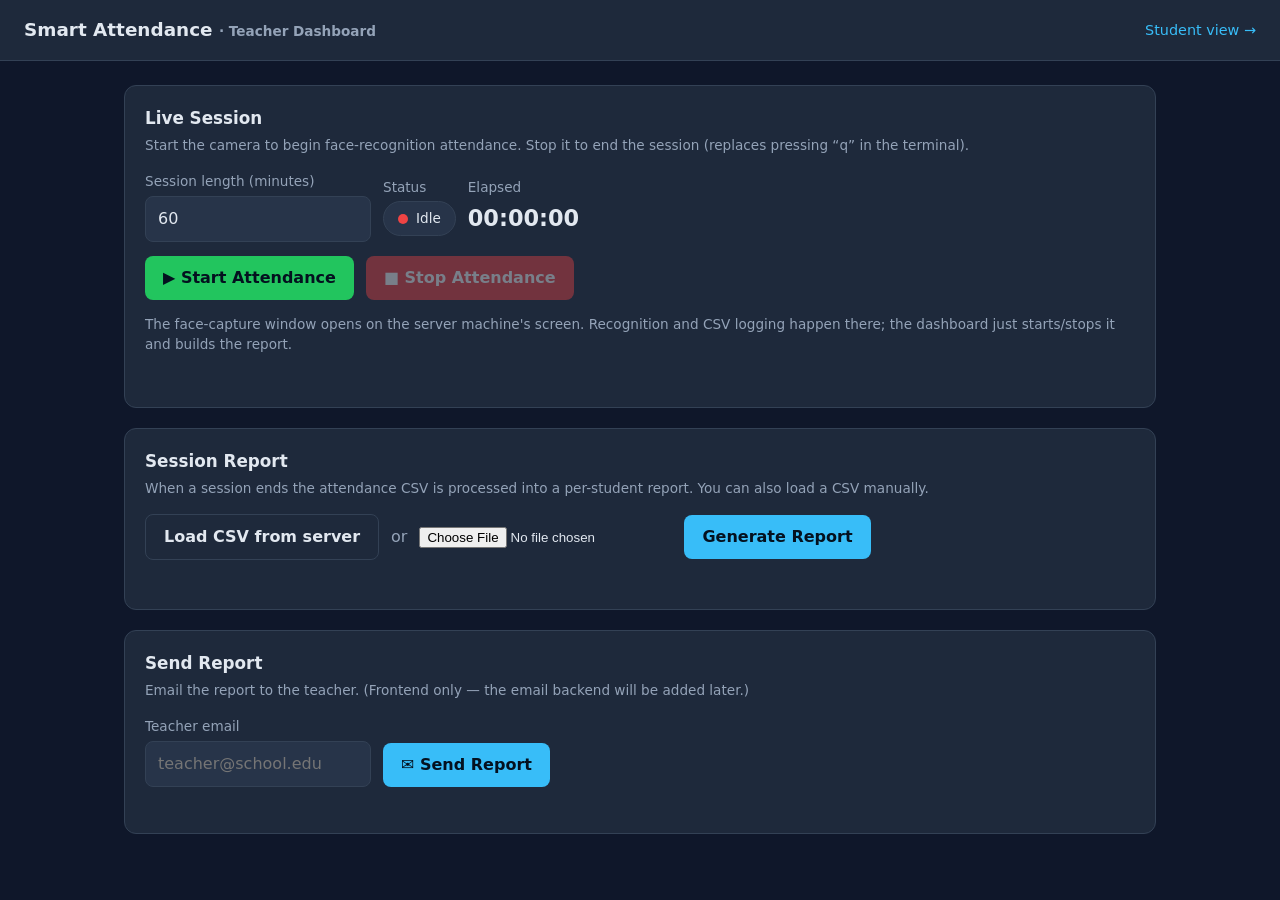
==== frontend/teacher/index.html @ c2b4deeb "frontend created for teachers work and students view" ====
<!DOCTYPE html>
<html lang="en">
<head>
  <meta charset="UTF-8" />
  <meta name="viewport" content="width=device-width, initial-scale=1.0" />
  <title>Teacher Dashboard · Smart Attendance</title>
  <link rel="stylesheet" href="../shared/styles.css" />
</head>
<body>
  <header class="topbar">
    <div>
      <h1>Smart Attendance <span class="role">· Teacher Dashboard</span></h1>
    </div>
    <nav>
      <a href="../student/index.html">Student view →</a>
    </nav>
  </header>

  <main class="container">

    <!-- A. Camera Stream & Controls -->
    <section class="card">
      <h2>Live Session</h2>
      <p class="hint">Start the camera to begin face-recognition attendance. Stop it to end the session (replaces pressing “q” in the terminal).</p>

      <div class="row" style="margin-bottom:14px;">
        <div>
          <label for="sessionMinutes">Session length (minutes)</label>
          <input type="number" id="sessionMinutes" value="60" min="1" />
        </div>
        <div>
          <label>Status</label>
          <span class="status-pill"><span class="dot off" id="statusDot"></span><span id="statusText">Idle</span></span>
        </div>
        <div>
          <label>Elapsed</label>
          <div class="timer" id="timer">00:00:00</div>
        </div>
      </div>

      <div class="row">
        <button class="start" id="startBtn">▶ Start Attendance</button>
        <button class="stop" id="stopBtn" disabled>■ Stop Attendance</button>
      </div>

      <p class="hint" style="margin-top:14px;">The face-capture window opens on the server machine's screen. Recognition and CSV logging happen there; the dashboard just starts/stops it and builds the report.</p>
      <div class="toast" id="camToast"></div>
    </section>

    <!-- B. Session Report Generation -->
    <section class="card">
      <h2>Session Report</h2>
      <p class="hint">When a session ends the attendance CSV is processed into a per-student report. You can also load a CSV manually.</p>

      <div class="row" style="margin-bottom:12px;">
        <button class="ghost" id="fetchCsvBtn">Load CSV from server</button>
        <span class="muted">or</span>
        <input type="file" id="csvFile" accept=".csv,text/csv" />
        <button id="generateBtn">Generate Report</button>
      </div>

      <div id="reportArea" style="display:none;">
        <table id="reportTable">
          <thead>
            <tr>
              <th>Reg No</th>
              <th>Enter Time</th>
              <th>Leave Time</th>
              <th>Total Duration</th>
              <th>Mark</th>
            </tr>
          </thead>
          <tbody></tbody>
        </table>
        <div class="row" style="margin-top:16px;">
          <button id="downloadBtn">⬇ Download Report (CSV)</button>
          <button class="ghost" id="publishBtn">Publish to Student View</button>
          <span class="muted" id="reportMeta"></span>
        </div>
      </div>
      <div class="toast" id="reportToast"></div>
    </section>

    <!-- C. Report Delivery (Email Mockup) -->
    <section class="card">
      <h2>Send Report</h2>
      <p class="hint">Email the report to the teacher. (Frontend only — the email backend will be added later.)</p>
      <div class="row">
        <div>
          <label for="teacherEmail">Teacher email</label>
          <input type="email" id="teacherEmail" placeholder="teacher@school.edu" />
        </div>
        <button id="sendBtn" style="align-self:flex-end;">✉ Send Report</button>
      </div>
      <div class="toast" id="emailToast"></div>
    </section>

  </main>

  <script src="../shared/api.js"></script>
  <script src="../shared/report.js"></script>
  <script src="teacher.js"></script>
</body>
</html>
---- frontend/shared/styles.css ----
/* Shared styling for the Smart Attendance frontend (teacher + student). */
:root {
  --bg: #0f172a;
  --panel: #1e293b;
  --panel-2: #273449;
  --text: #e2e8f0;
  --muted: #94a3b8;
  --accent: #38bdf8;
  --green: #22c55e;
  --red: #ef4444;
  --amber: #f59e0b;
  --border: #334155;
  --radius: 12px;
}

* { box-sizing: border-box; }

body {
  margin: 0;
  font-family: system-ui, -apple-system, "Segoe UI", Roboto, sans-serif;
  background: var(--bg);
  color: var(--text);
  line-height: 1.5;
}

.topbar {
  display: flex;
  align-items: center;
  justify-content: space-between;
  padding: 16px 24px;
  background: var(--panel);
  border-bottom: 1px solid var(--border);
}
.topbar h1 { font-size: 1.15rem; margin: 0; }
.topbar .role { color: var(--muted); font-size: 0.85rem; }
.topbar nav a { color: var(--accent); text-decoration: none; margin-left: 16px; font-size: 0.9rem; }

.container { max-width: 1080px; margin: 0 auto; padding: 24px; }

.card {
  background: var(--panel);
  border: 1px solid var(--border);
  border-radius: var(--radius);
  padding: 20px;
  margin-bottom: 20px;
}
.card h2 { margin: 0 0 4px; font-size: 1.05rem; }
.card .hint { color: var(--muted); font-size: 0.85rem; margin: 0 0 16px; }

.row { display: flex; gap: 12px; flex-wrap: wrap; align-items: center; }

button {
  font: inherit;
  border: none;
  border-radius: 8px;
  padding: 10px 18px;
  cursor: pointer;
  color: #04111f;
  background: var(--accent);
  font-weight: 600;
  transition: opacity 0.15s, transform 0.05s;
}
button:hover { opacity: 0.9; }
button:active { transform: translateY(1px); }
button:disabled { opacity: 0.4; cursor: not-allowed; }
button.start { background: var(--green); }
button.stop { background: var(--red); color: #fff; }
button.ghost { background: transparent; color: var(--text); border: 1px solid var(--border); }

input[type="text"], input[type="email"], input[type="number"] {
  font: inherit;
  background: var(--panel-2);
  color: var(--text);
  border: 1px solid var(--border);
  border-radius: 8px;
  padding: 10px 12px;
  min-width: 220px;
}
label { font-size: 0.85rem; color: var(--muted); display: block; margin-bottom: 4px; }

.status-pill {
  display: inline-flex;
  align-items: center;
  gap: 8px;
  padding: 6px 14px;
  border-radius: 999px;
  font-size: 0.85rem;
  background: var(--panel-2);
  border: 1px solid var(--border);
}
.dot { width: 10px; height: 10px; border-radius: 50%; background: var(--muted); }
.dot.live { background: var(--green); box-shadow: 0 0 0 4px rgba(34,197,94,0.2); }
.dot.off { background: var(--red); }

.preview {
  width: 100%;
  max-width: 480px;
  aspect-ratio: 4 / 3;
  background: #000;
  border-radius: 8px;
  border: 1px solid var(--border);
  object-fit: contain;
  margin-top: 12px;
}

table { width: 100%; border-collapse: collapse; margin-top: 12px; font-size: 0.9rem; }
th, td { text-align: left; padding: 10px 12px; border-bottom: 1px solid var(--border); }
th { color: var(--muted); font-weight: 600; }
tr:hover td { background: var(--panel-2); }

.badge { padding: 3px 10px; border-radius: 999px; font-size: 0.8rem; font-weight: 600; }
.badge.full { background: rgba(34,197,94,0.15); color: var(--green); }
.badge.partial { background: rgba(245,158,11,0.15); color: var(--amber); }

.toast { color: var(--muted); font-size: 0.85rem; margin-top: 10px; min-height: 1.2em; }
.toast.ok { color: var(--green); }
.toast.err { color: var(--red); }

.muted { color: var(--muted); }
.timer { font-variant-numeric: tabular-nums; font-size: 1.4rem; font-weight: 700; }
.grid-2 { display: grid; grid-template-columns: 1fr 1fr; gap: 20px; }
@media (max-width: 760px) { .grid-2 { grid-template-columns: 1fr; } }
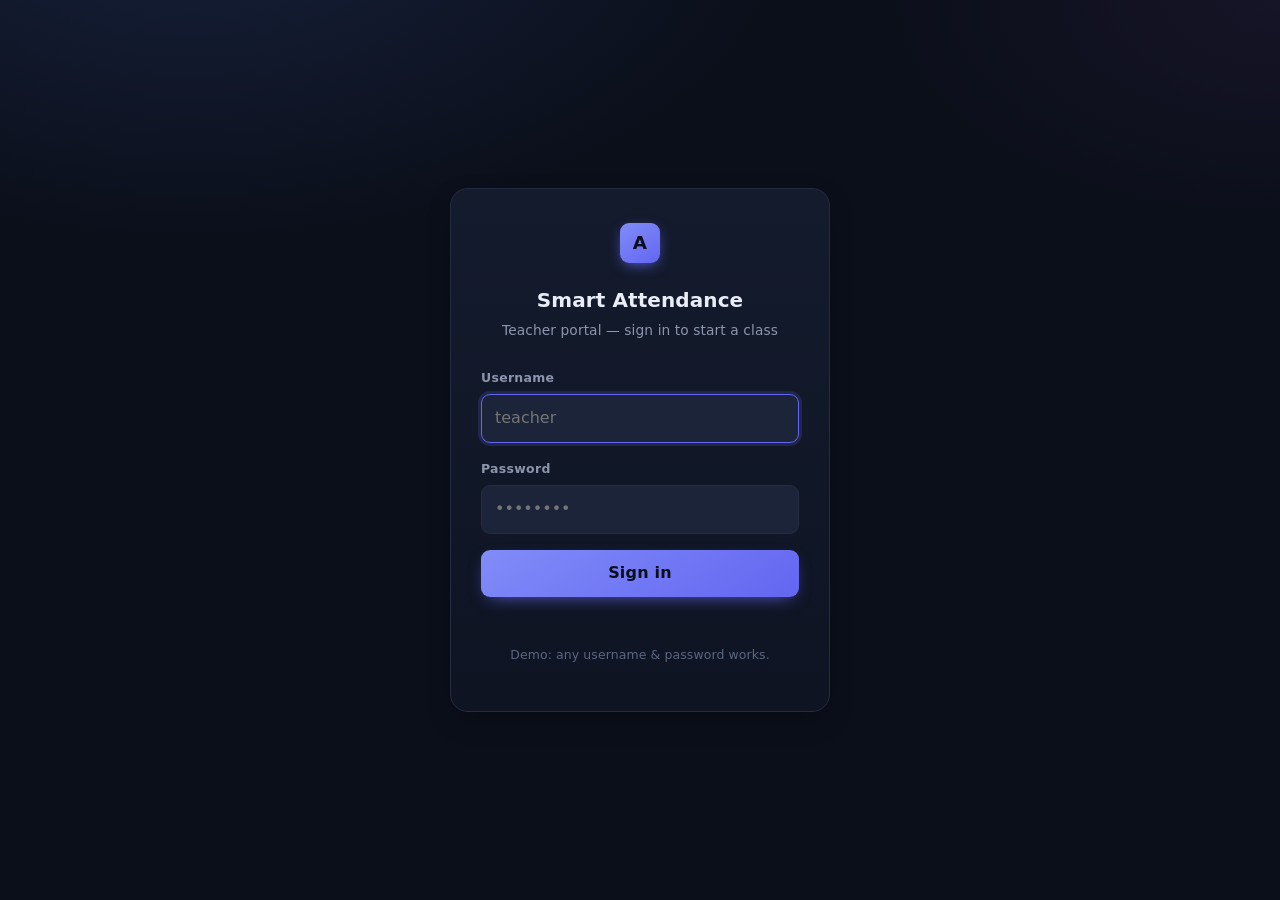
==== commit 7b856510: "camera working after code update" ====
--- a/frontend/teacher/index.html
+++ b/frontend/teacher/index.html
@@ -3,100 +3,98 @@
 <head>
   <meta charset="UTF-8" />
   <meta name="viewport" content="width=device-width, initial-scale=1.0" />
-  <title>Teacher Dashboard · Smart Attendance</title>
+  <title>Dashboard · Smart Attendance</title>
   <link rel="stylesheet" href="../shared/styles.css" />
 </head>
 <body>
   <header class="topbar">
-    <div>
-      <h1>Smart Attendance <span class="role">· Teacher Dashboard</span></h1>
+    <div class="brand">
+      <span class="mark">A</span>
+      <div>
+        <h1>Smart Attendance</h1>
+        <span class="role">Teacher Dashboard</span>
+      </div>
     </div>
     <nav>
+      <span class="who" id="who"></span>
       <a href="../student/index.html">Student view →</a>
+      <a href="#" id="logoutLink">Sign out</a>
     </nav>
   </header>
 
   <main class="container">
+    <div class="page-head">
+      <h2>Run a class session</h2>
+      <p>Pick a course and room, start the session, then save the attendance report when class ends.</p>
+    </div>
 
-    <!-- A. Camera Stream & Controls -->
+    <!-- Step 1 + 2: Class setup & live session -->
     <section class="card">
-      <h2>Live Session</h2>
-      <p class="hint">Start the camera to begin face-recognition attendance. Stop it to end the session (replaces pressing “q” in the terminal).</p>
+      <p class="eyebrow">Class setup</p>
+      <div class="row" style="margin-bottom: 22px;">
+        <div class="field">
+          <label for="course">Course</label>
+          <select id="course">
+            <option value="" disabled selected>Select course</option>
+          </select>
+        </div>
+        <div class="field">
+          <label for="room">Room number</label>
+          <select id="room">
+            <option value="" disabled selected>Select room</option>
+          </select>
+        </div>
+      </div>
 
-      <div class="row" style="margin-bottom:14px;">
-        <div>
-          <label for="sessionMinutes">Session length (minutes)</label>
-          <input type="number" id="sessionMinutes" value="60" min="1" />
-        </div>
-        <div>
+      <div class="session-grid">
+        <div class="stat">
           <label>Status</label>
           <span class="status-pill"><span class="dot off" id="statusDot"></span><span id="statusText">Idle</span></span>
         </div>
-        <div>
+        <div class="stat">
           <label>Elapsed</label>
           <div class="timer" id="timer">00:00:00</div>
+        </div>
+        <div class="stat">
+          <label>Class</label>
+          <div class="val muted" id="classLabel">—</div>
         </div>
       </div>
 
       <div class="row">
-        <button class="start" id="startBtn">▶ Start Attendance</button>
-        <button class="stop" id="stopBtn" disabled>■ Stop Attendance</button>
+        <button class="start" id="startBtn" disabled>▶ Start Class</button>
+        <button class="stop" id="stopBtn" disabled>■ End Class</button>
       </div>
-
-      <p class="hint" style="margin-top:14px;">The face-capture window opens on the server machine's screen. Recognition and CSV logging happen there; the dashboard just starts/stops it and builds the report.</p>
+      <p class="hint" style="margin-top:16px;">The face-capture window opens on the server machine. Recognition and CSV logging run there; this dashboard starts/stops it and builds the report.</p>
       <div class="toast" id="camToast"></div>
     </section>
 
-    <!-- B. Session Report Generation -->
+    <!-- Step 3: Save & report -->
     <section class="card">
-      <h2>Session Report</h2>
-      <p class="hint">When a session ends the attendance CSV is processed into a per-student report. You can also load a CSV manually.</p>
+      <p class="eyebrow">Session report</p>
+      <p class="hint">When class ends, aggregate the raw detections into one entry per student (first &amp; last seen) and save the session.</p>
 
-      <div class="row" style="margin-bottom:12px;">
-        <button class="ghost" id="fetchCsvBtn">Load CSV from server</button>
-        <span class="muted">or</span>
-        <input type="file" id="csvFile" accept=".csv,text/csv" />
-        <button id="generateBtn">Generate Report</button>
+      <div class="row" style="margin-bottom: 8px;">
+        <button id="saveBtn" disabled>💾 Save Attendance</button>
+        <button class="ghost" id="loadCsvBtn">Load latest CSV</button>
+        <button class="ghost" id="downloadBtn" disabled>⬇ Download JSON</button>
+        <span class="muted" id="reportMeta"></span>
       </div>
 
       <div id="reportArea" style="display:none;">
         <table id="reportTable">
           <thead>
-            <tr>
-              <th>Reg No</th>
-              <th>Enter Time</th>
-              <th>Leave Time</th>
-              <th>Total Duration</th>
-              <th>Mark</th>
-            </tr>
+            <tr><th>Reg No</th><th>Date</th><th>Start Time</th><th>End Time</th></tr>
           </thead>
           <tbody></tbody>
         </table>
-        <div class="row" style="margin-top:16px;">
-          <button id="downloadBtn">⬇ Download Report (CSV)</button>
-          <button class="ghost" id="publishBtn">Publish to Student View</button>
-          <span class="muted" id="reportMeta"></span>
-        </div>
       </div>
+      <div class="empty" id="reportEmpty">No session report yet.</div>
       <div class="toast" id="reportToast"></div>
     </section>
-
-    <!-- C. Report Delivery (Email Mockup) -->
-    <section class="card">
-      <h2>Send Report</h2>
-      <p class="hint">Email the report to the teacher. (Frontend only — the email backend will be added later.)</p>
-      <div class="row">
-        <div>
-          <label for="teacherEmail">Teacher email</label>
-          <input type="email" id="teacherEmail" placeholder="teacher@school.edu" />
-        </div>
-        <button id="sendBtn" style="align-self:flex-end;">✉ Send Report</button>
-      </div>
-      <div class="toast" id="emailToast"></div>
-    </section>
-
   </main>
 
+  <script src="../shared/auth.js"></script>
   <script src="../shared/api.js"></script>
   <script src="../shared/report.js"></script>
   <script src="teacher.js"></script>
--- a/frontend/shared/styles.css
+++ b/frontend/shared/styles.css
@@ -1,122 +1,210 @@
-/* Shared styling for the Smart Attendance frontend (teacher + student). */
+/* Smart Attendance — shared design system (minimal, classy).
+   Dark, restrained palette with a single indigo accent and generous space.
+   Class names are kept stable so the student page keeps working. */
 :root {
-  --bg: #0f172a;
-  --panel: #1e293b;
-  --panel-2: #273449;
-  --text: #e2e8f0;
-  --muted: #94a3b8;
-  --accent: #38bdf8;
-  --green: #22c55e;
-  --red: #ef4444;
-  --amber: #f59e0b;
-  --border: #334155;
-  --radius: 12px;
+  --bg: #0b0f1a;
+  --bg-soft: #0e1422;
+  --panel: #141b2d;
+  --panel-2: #1b2438;
+  --text: #e8edf7;
+  --muted: #8b96ad;
+  --faint: #5b6680;
+  --accent: #818cf8;
+  --accent-strong: #6366f1;
+  --green: #34d399;
+  --red: #f87171;
+  --amber: #fbbf24;
+  --border: #232c42;
+  --border-soft: #1a2236;
+  --radius: 14px;
+  --radius-sm: 9px;
+  --shadow: 0 10px 30px -12px rgba(0, 0, 0, 0.6);
 }
 
 * { box-sizing: border-box; }
+
+html, body { height: 100%; }
 
 body {
   margin: 0;
-  font-family: system-ui, -apple-system, "Segoe UI", Roboto, sans-serif;
-  background: var(--bg);
+  font-family: "Inter", system-ui, -apple-system, "Segoe UI", Roboto, sans-serif;
+  background:
+    radial-gradient(1100px 600px at 15% -10%, #16203a 0%, transparent 55%),
+    radial-gradient(900px 500px at 100% 0%, #161427 0%, transparent 45%),
+    var(--bg);
   color: var(--text);
-  line-height: 1.5;
-}
-
+  line-height: 1.55;
+  -webkit-font-smoothing: antialiased;
+  letter-spacing: 0.1px;
+}
+
+/* ---------- Top bar ---------- */
 .topbar {
   display: flex;
   align-items: center;
   justify-content: space-between;
-  padding: 16px 24px;
-  background: var(--panel);
-  border-bottom: 1px solid var(--border);
-}
-.topbar h1 { font-size: 1.15rem; margin: 0; }
-.topbar .role { color: var(--muted); font-size: 0.85rem; }
-.topbar nav a { color: var(--accent); text-decoration: none; margin-left: 16px; font-size: 0.9rem; }
-
-.container { max-width: 1080px; margin: 0 auto; padding: 24px; }
-
+  padding: 16px 28px;
+  background: rgba(15, 20, 34, 0.7);
+  backdrop-filter: blur(10px);
+  border-bottom: 1px solid var(--border-soft);
+  position: sticky;
+  top: 0;
+  z-index: 10;
+}
+.brand { display: flex; align-items: center; gap: 12px; }
+.brand .mark {
+  width: 32px; height: 32px; border-radius: 9px;
+  display: grid; place-items: center;
+  background: linear-gradient(145deg, var(--accent), var(--accent-strong));
+  color: #0b0f1a; font-weight: 800; font-size: 1rem;
+  box-shadow: 0 4px 14px -4px var(--accent-strong);
+}
+.topbar h1 { font-size: 1.05rem; margin: 0; font-weight: 650; letter-spacing: 0.2px; }
+.topbar .role { color: var(--muted); font-size: 0.82rem; font-weight: 400; }
+.topbar nav { display: flex; align-items: center; gap: 18px; }
+.topbar nav a { color: var(--accent); text-decoration: none; font-size: 0.88rem; font-weight: 500; }
+.topbar nav a:hover { color: var(--text); }
+.who { color: var(--muted); font-size: 0.85rem; }
+
+.container { max-width: 1060px; margin: 0 auto; padding: 32px 24px 60px; }
+.page-head { margin: 4px 0 24px; }
+.page-head h2 { margin: 0; font-size: 1.4rem; font-weight: 680; letter-spacing: 0.2px; }
+.page-head p { margin: 6px 0 0; color: var(--muted); font-size: 0.9rem; }
+
+/* ---------- Cards ---------- */
 .card {
-  background: var(--panel);
+  background: linear-gradient(180deg, var(--panel), var(--bg-soft));
   border: 1px solid var(--border);
   border-radius: var(--radius);
-  padding: 20px;
-  margin-bottom: 20px;
-}
-.card h2 { margin: 0 0 4px; font-size: 1.05rem; }
-.card .hint { color: var(--muted); font-size: 0.85rem; margin: 0 0 16px; }
-
-.row { display: flex; gap: 12px; flex-wrap: wrap; align-items: center; }
-
-button {
+  padding: 24px;
+  margin-bottom: 22px;
+  box-shadow: var(--shadow);
+}
+.card h2 { margin: 0 0 4px; font-size: 1.02rem; font-weight: 640; }
+.card .hint { color: var(--muted); font-size: 0.85rem; margin: 0 0 18px; }
+.card .eyebrow {
+  text-transform: uppercase; letter-spacing: 1.4px; font-size: 0.7rem;
+  color: var(--faint); font-weight: 700; margin: 0 0 14px;
+}
+
+.row { display: flex; gap: 14px; flex-wrap: wrap; align-items: flex-end; }
+.spread { justify-content: space-between; }
+
+/* ---------- Buttons ---------- */
+button, .btn {
   font: inherit;
   border: none;
-  border-radius: 8px;
-  padding: 10px 18px;
+  border-radius: var(--radius-sm);
+  padding: 11px 20px;
   cursor: pointer;
-  color: #04111f;
-  background: var(--accent);
-  font-weight: 600;
-  transition: opacity 0.15s, transform 0.05s;
-}
-button:hover { opacity: 0.9; }
-button:active { transform: translateY(1px); }
-button:disabled { opacity: 0.4; cursor: not-allowed; }
-button.start { background: var(--green); }
-button.stop { background: var(--red); color: #fff; }
-button.ghost { background: transparent; color: var(--text); border: 1px solid var(--border); }
-
-input[type="text"], input[type="email"], input[type="number"] {
+  color: #0b0f1a;
+  background: linear-gradient(145deg, var(--accent), var(--accent-strong));
+  font-weight: 620;
+  letter-spacing: 0.2px;
+  transition: filter 0.15s, transform 0.05s, opacity 0.15s, box-shadow 0.15s;
+  box-shadow: 0 6px 18px -8px var(--accent-strong);
+}
+button:hover, .btn:hover { filter: brightness(1.08); }
+button:active, .btn:active { transform: translateY(1px); }
+button:disabled, .btn:disabled {
+  opacity: 0.35; cursor: not-allowed; box-shadow: none; filter: none;
+}
+button.start { background: linear-gradient(145deg, #4ade80, #22c55e); box-shadow: 0 6px 18px -8px #16a34a; }
+button.stop { background: linear-gradient(145deg, #fb7185, #ef4444); color: #fff; box-shadow: 0 6px 18px -8px #b91c1c; }
+button.ghost {
+  background: transparent; color: var(--text);
+  border: 1px solid var(--border); box-shadow: none; font-weight: 550;
+}
+button.ghost:hover { background: var(--panel-2); filter: none; }
+.btn-block { width: 100%; justify-content: center; display: flex; }
+
+/* ---------- Inputs & selects ---------- */
+.field { display: flex; flex-direction: column; gap: 7px; }
+label { font-size: 0.78rem; color: var(--muted); font-weight: 550; letter-spacing: 0.3px; }
+input[type="text"], input[type="email"], input[type="password"], input[type="number"], select {
   font: inherit;
   background: var(--panel-2);
   color: var(--text);
   border: 1px solid var(--border);
-  border-radius: 8px;
-  padding: 10px 12px;
+  border-radius: var(--radius-sm);
+  padding: 11px 13px;
   min-width: 220px;
-}
-label { font-size: 0.85rem; color: var(--muted); display: block; margin-bottom: 4px; }
-
+  transition: border-color 0.15s, box-shadow 0.15s;
+}
+input:focus, select:focus {
+  outline: none;
+  border-color: var(--accent-strong);
+  box-shadow: 0 0 0 3px rgba(99, 102, 241, 0.18);
+}
+select {
+  appearance: none;
+  background-image: url("data:image/svg+xml;utf8,<svg xmlns='http://www.w3.org/2000/svg' width='14' height='14' viewBox='0 0 24 24' fill='none' stroke='%238b96ad' stroke-width='2.4'><path d='M6 9l6 6 6-6'/></svg>");
+  background-repeat: no-repeat;
+  background-position: right 12px center;
+  padding-right: 34px;
+}
+
+/* ---------- Status pill / timer ---------- */
 .status-pill {
-  display: inline-flex;
-  align-items: center;
-  gap: 8px;
-  padding: 6px 14px;
-  border-radius: 999px;
-  font-size: 0.85rem;
-  background: var(--panel-2);
-  border: 1px solid var(--border);
-}
-.dot { width: 10px; height: 10px; border-radius: 50%; background: var(--muted); }
-.dot.live { background: var(--green); box-shadow: 0 0 0 4px rgba(34,197,94,0.2); }
+  display: inline-flex; align-items: center; gap: 9px;
+  padding: 7px 15px; border-radius: 999px; font-size: 0.84rem; font-weight: 550;
+  background: var(--panel-2); border: 1px solid var(--border);
+}
+.dot { width: 9px; height: 9px; border-radius: 50%; background: var(--faint); }
+.dot.live { background: var(--green); box-shadow: 0 0 0 4px rgba(52, 211, 153, 0.18); animation: pulse 2s infinite; }
 .dot.off { background: var(--red); }
-
-.preview {
-  width: 100%;
-  max-width: 480px;
-  aspect-ratio: 4 / 3;
-  background: #000;
-  border-radius: 8px;
-  border: 1px solid var(--border);
-  object-fit: contain;
-  margin-top: 12px;
-}
-
-table { width: 100%; border-collapse: collapse; margin-top: 12px; font-size: 0.9rem; }
-th, td { text-align: left; padding: 10px 12px; border-bottom: 1px solid var(--border); }
-th { color: var(--muted); font-weight: 600; }
-tr:hover td { background: var(--panel-2); }
-
-.badge { padding: 3px 10px; border-radius: 999px; font-size: 0.8rem; font-weight: 600; }
-.badge.full { background: rgba(34,197,94,0.15); color: var(--green); }
-.badge.partial { background: rgba(245,158,11,0.15); color: var(--amber); }
-
-.toast { color: var(--muted); font-size: 0.85rem; margin-top: 10px; min-height: 1.2em; }
+@keyframes pulse { 0%,100% { box-shadow: 0 0 0 4px rgba(52,211,153,0.18);} 50% { box-shadow: 0 0 0 7px rgba(52,211,153,0.05);} }
+.timer { font-variant-numeric: tabular-nums; font-size: 1.45rem; font-weight: 720; }
+
+/* ---------- Session control layout ---------- */
+.session-grid {
+  display: grid; grid-template-columns: repeat(3, auto); gap: 28px;
+  align-items: center; margin-bottom: 22px;
+}
+.stat label { display: block; margin-bottom: 5px; }
+.stat .val { font-size: 1.05rem; font-weight: 620; }
+@media (max-width: 620px) { .session-grid { grid-template-columns: 1fr 1fr; gap: 18px; } }
+
+/* ---------- Table ---------- */
+table { width: 100%; border-collapse: collapse; margin-top: 6px; font-size: 0.9rem; }
+th, td { text-align: left; padding: 12px 14px; border-bottom: 1px solid var(--border-soft); }
+th { color: var(--faint); font-weight: 600; font-size: 0.74rem; text-transform: uppercase; letter-spacing: 0.8px; }
+tbody tr { transition: background 0.12s; }
+tbody tr:hover td { background: var(--panel-2); }
+td .reg { font-variant-numeric: tabular-nums; font-weight: 550; }
+
+.badge { padding: 3px 11px; border-radius: 999px; font-size: 0.78rem; font-weight: 620; }
+.badge.full { background: rgba(52, 211, 153, 0.14); color: var(--green); }
+.badge.partial { background: rgba(251, 191, 36, 0.14); color: var(--amber); }
+
+/* ---------- Toast ---------- */
+.toast { color: var(--muted); font-size: 0.85rem; margin-top: 14px; min-height: 1.2em; }
 .toast.ok { color: var(--green); }
 .toast.err { color: var(--red); }
-
 .muted { color: var(--muted); }
-.timer { font-variant-numeric: tabular-nums; font-size: 1.4rem; font-weight: 700; }
+
+/* ---------- Empty state ---------- */
+.empty { text-align: center; color: var(--faint); padding: 30px 10px; font-size: 0.9rem; }
+
+/* ---------- Grids ---------- */
 .grid-2 { display: grid; grid-template-columns: 1fr 1fr; gap: 20px; }
 @media (max-width: 760px) { .grid-2 { grid-template-columns: 1fr; } }
+
+/* ---------- Login ---------- */
+.auth-wrap { min-height: 100vh; display: grid; place-items: center; padding: 24px; }
+.auth-card {
+  width: 100%; max-width: 380px;
+  background: linear-gradient(180deg, var(--panel), var(--bg-soft));
+  border: 1px solid var(--border);
+  border-radius: 18px;
+  padding: 34px 30px;
+  box-shadow: var(--shadow);
+}
+.auth-card .brand { justify-content: center; margin-bottom: 22px; }
+.auth-card .brand .mark { width: 40px; height: 40px; font-size: 1.15rem; }
+.auth-card h1 { text-align: center; font-size: 1.25rem; margin: 0 0 4px; font-weight: 680; }
+.auth-card .sub { text-align: center; color: var(--muted); font-size: 0.86rem; margin: 0 0 26px; }
+.auth-card .field { margin-bottom: 16px; }
+.auth-card input { width: 100%; min-width: 0; }
+.auth-card button { margin-top: 6px; }
+.auth-hint { text-align: center; color: var(--faint); font-size: 0.78rem; margin-top: 18px; }
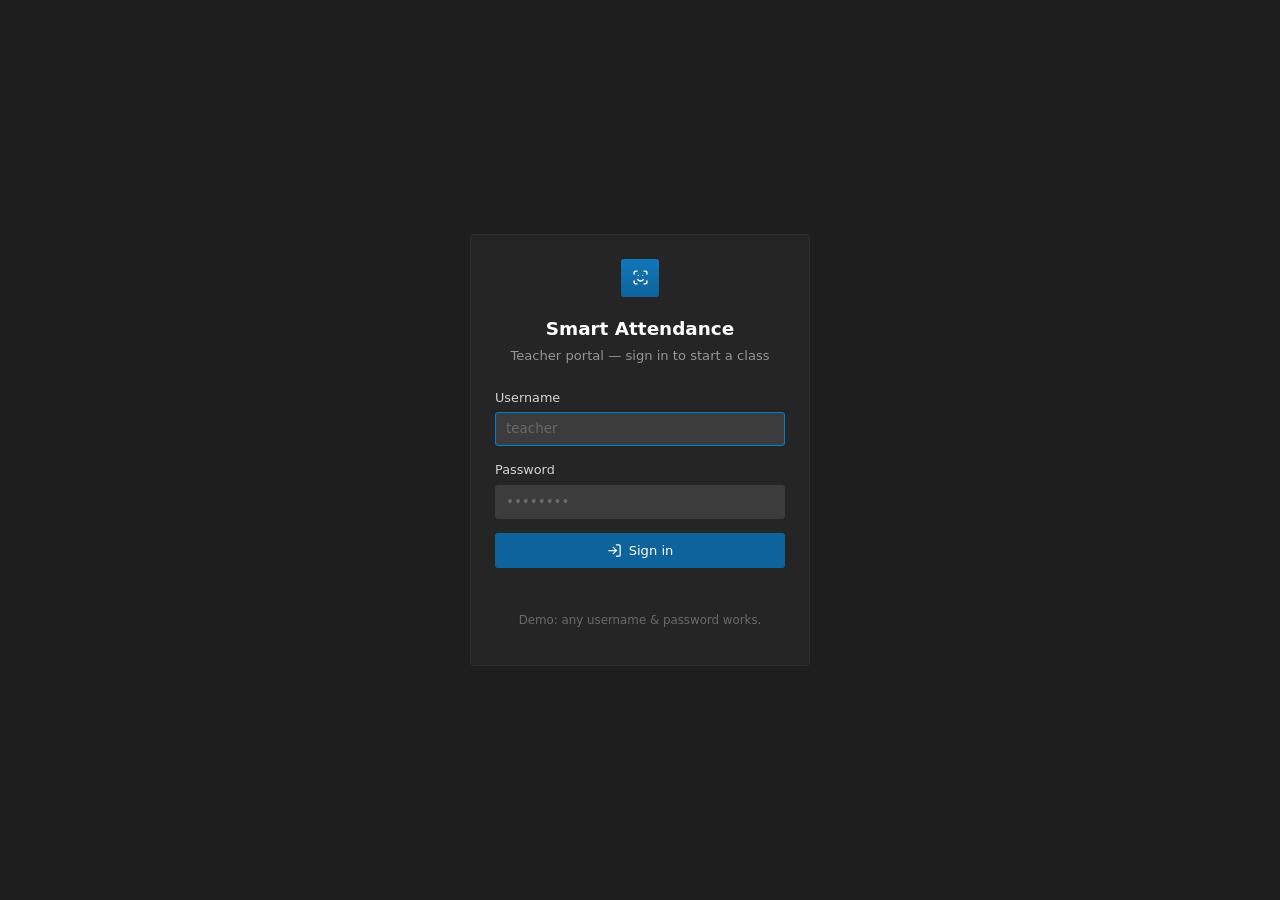
==== commit 7aa3d1a3: "Student dashboard updated, student can find their atendance by regno lookup" ====
--- a/frontend/teacher/index.html
+++ b/frontend/teacher/index.html
@@ -4,12 +4,15 @@
   <meta charset="UTF-8" />
   <meta name="viewport" content="width=device-width, initial-scale=1.0" />
   <title>Dashboard · Smart Attendance</title>
+  <link rel="icon" type="image/svg+xml" href="../favicon.svg" />
   <link rel="stylesheet" href="../shared/styles.css" />
 </head>
 <body>
   <header class="topbar">
     <div class="brand">
-      <span class="mark">A</span>
+      <span class="mark">
+        <svg viewBox="0 0 24 24" fill="none" stroke="currentColor" stroke-width="2" stroke-linecap="round" stroke-linejoin="round"><path d="M3 7V5a2 2 0 0 1 2-2h2"/><path d="M17 3h2a2 2 0 0 1 2 2v2"/><path d="M21 17v2a2 2 0 0 1-2 2h-2"/><path d="M7 21H5a2 2 0 0 1-2-2v-2"/><path d="M9 9h.01"/><path d="M15 9h.01"/><path d="M8 15s1.5 2 4 2 4-2 4-2"/></svg>
+      </span>
       <div>
         <h1>Smart Attendance</h1>
         <span class="role">Teacher Dashboard</span>
@@ -17,8 +20,8 @@
     </div>
     <nav>
       <span class="who" id="who"></span>
-      <a href="../student/index.html">Student view →</a>
-      <a href="#" id="logoutLink">Sign out</a>
+      <a href="../student/index.html"><svg viewBox="0 0 24 24" fill="none" stroke="currentColor" stroke-width="2" stroke-linecap="round" stroke-linejoin="round"><path d="M17 21v-2a4 4 0 0 0-4-4H5a4 4 0 0 0-4 4v2"/><circle cx="9" cy="7" r="4"/><path d="M23 21v-2a4 4 0 0 0-3-3.87"/><path d="M16 3.13a4 4 0 0 1 0 7.75"/></svg>Student view</a>
+      <a href="#" id="logoutLink"><svg viewBox="0 0 24 24" fill="none" stroke="currentColor" stroke-width="2" stroke-linecap="round" stroke-linejoin="round"><path d="M9 21H5a2 2 0 0 1-2-2V5a2 2 0 0 1 2-2h4"/><polyline points="16 17 21 12 16 7"/><line x1="21" y1="12" x2="9" y2="12"/></svg>Sign out</a>
     </nav>
   </header>
 
@@ -62,8 +65,8 @@
       </div>
 
       <div class="row">
-        <button class="start" id="startBtn" disabled>▶ Start Class</button>
-        <button class="stop" id="stopBtn" disabled>■ End Class</button>
+        <button class="start" id="startBtn" disabled><svg viewBox="0 0 24 24" fill="currentColor" stroke="none"><polygon points="6 4 20 12 6 20 6 4"/></svg>Start Class</button>
+        <button class="stop" id="stopBtn" disabled><svg viewBox="0 0 24 24" fill="currentColor" stroke="none"><rect x="6" y="6" width="12" height="12" rx="1.5"/></svg>End Class</button>
       </div>
       <p class="hint" style="margin-top:16px;">The face-capture window opens on the server machine. Recognition and CSV logging run there; this dashboard starts/stops it and builds the report.</p>
       <div class="toast" id="camToast"></div>
@@ -75,9 +78,9 @@
       <p class="hint">When class ends, aggregate the raw detections into one entry per student (first &amp; last seen) and save the session.</p>
 
       <div class="row" style="margin-bottom: 8px;">
-        <button id="saveBtn" disabled>💾 Save Attendance</button>
-        <button class="ghost" id="loadCsvBtn">Load latest CSV</button>
-        <button class="ghost" id="downloadBtn" disabled>⬇ Download JSON</button>
+        <button id="saveBtn" disabled><svg viewBox="0 0 24 24" fill="none" stroke="currentColor" stroke-width="2" stroke-linecap="round" stroke-linejoin="round"><path d="M19 21H5a2 2 0 0 1-2-2V5a2 2 0 0 1 2-2h11l5 5v11a2 2 0 0 1-2 2z"/><polyline points="17 21 17 13 7 13 7 21"/><polyline points="7 3 7 8 15 8"/></svg>Save Attendance</button>
+        <button class="ghost" id="loadCsvBtn"><svg viewBox="0 0 24 24" fill="none" stroke="currentColor" stroke-width="2" stroke-linecap="round" stroke-linejoin="round"><path d="M14 2H6a2 2 0 0 0-2 2v16a2 2 0 0 0 2 2h12a2 2 0 0 0 2-2V8z"/><polyline points="14 2 14 8 20 8"/><line x1="9" y1="15" x2="15" y2="15"/></svg>Load latest CSV</button>
+        <button class="ghost" id="downloadBtn" disabled><svg viewBox="0 0 24 24" fill="none" stroke="currentColor" stroke-width="2" stroke-linecap="round" stroke-linejoin="round"><path d="M21 15v4a2 2 0 0 1-2 2H5a2 2 0 0 1-2-2v-4"/><polyline points="7 10 12 15 17 10"/><line x1="12" y1="15" x2="12" y2="3"/></svg>Download JSON</button>
         <span class="muted" id="reportMeta"></span>
       </div>
 
--- a/frontend/shared/styles.css
+++ b/frontend/shared/styles.css
@@ -1,24 +1,49 @@
-/* Smart Attendance — shared design system (minimal, classy).
-   Dark, restrained palette with a single indigo accent and generous space.
-   Class names are kept stable so the student page keeps working. */
+/* Smart Attendance — shared design system.
+   VS Code (Dark+) inspired: editor-dark surfaces, Segoe UI, the VS Code blue
+   accent, flat panels and toolkit buttons. Styling only — every class name is
+   kept stable so all pages keep working. */
 :root {
-  --bg: #0b0f1a;
-  --bg-soft: #0e1422;
-  --panel: #141b2d;
-  --panel-2: #1b2438;
-  --text: #e8edf7;
-  --muted: #8b96ad;
-  --faint: #5b6680;
-  --accent: #818cf8;
-  --accent-strong: #6366f1;
-  --green: #34d399;
-  --red: #f87171;
-  --amber: #fbbf24;
-  --border: #232c42;
-  --border-soft: #1a2236;
-  --radius: 14px;
-  --radius-sm: 9px;
-  --shadow: 0 10px 30px -12px rgba(0, 0, 0, 0.6);
+  /* Editor / workbench surfaces */
+  --bg: #1e1e1e;          /* editor background */
+  --bg-soft: #1e1e1e;
+  --panel: #252526;       /* sidebar / panel */
+  --panel-2: #3c3c3c;     /* input background */
+  --panel-3: #2d2d2d;     /* tabs / wells */
+  --titlebar: #3c3c3c;    /* title bar */
+  --statusbar: #007acc;   /* status bar blue */
+  --hover: #2a2d2e;       /* list hover */
+
+  /* Ink */
+  --text: #d4d4d4;
+  --text-bright: #ffffff;
+  --muted: #969696;
+  --faint: #6a6a6a;
+
+  /* Accents (VS Code blue + syntax colors) */
+  --accent: #4daafc;      /* links */
+  --accent-strong: #007fd4;
+  --btn: #0e639c;         /* primary button */
+  --btn-h: #1177bb;
+  --btn-2: #3a3d41;       /* secondary button */
+  --btn-2-h: #45494e;
+  --green: #89d185;       /* status green */
+  --teal: #4ec9b0;        /* types */
+  --yellow: #dcdcaa;      /* functions */
+  --red: #f14c4c;
+  --red-btn: #a1260d;
+  --red-btn-h: #c42b0f;
+  --amber: #cca700;
+
+  /* Lines */
+  --border: #454545;
+  --border-muted: #2d2d2d;
+
+  --radius: 4px;
+  --radius-sm: 3px;
+
+  --sans: "Segoe WPC", "Segoe UI", system-ui, -apple-system, "Ubuntu",
+          "Droid Sans", sans-serif;
+  --mono: Menlo, Monaco, Consolas, "Droid Sans Mono", "Courier New", monospace;
 }
 
 * { box-sizing: border-box; }
@@ -27,184 +52,205 @@
 
 body {
   margin: 0;
-  font-family: "Inter", system-ui, -apple-system, "Segoe UI", Roboto, sans-serif;
-  background:
-    radial-gradient(1100px 600px at 15% -10%, #16203a 0%, transparent 55%),
-    radial-gradient(900px 500px at 100% 0%, #161427 0%, transparent 45%),
-    var(--bg);
+  font-family: var(--sans);
+  background: var(--bg);
   color: var(--text);
-  line-height: 1.55;
+  line-height: 1.5;
+  font-size: 13px;
   -webkit-font-smoothing: antialiased;
-  letter-spacing: 0.1px;
-}
-
-/* ---------- Top bar ---------- */
+}
+
+/* ---------- Top bar (title bar) ---------- */
 .topbar {
   display: flex;
   align-items: center;
   justify-content: space-between;
-  padding: 16px 28px;
-  background: rgba(15, 20, 34, 0.7);
-  backdrop-filter: blur(10px);
-  border-bottom: 1px solid var(--border-soft);
+  padding: 8px 16px;
+  background: var(--titlebar);
+  border-bottom: 1px solid #1e1e1e;
   position: sticky;
   top: 0;
   z-index: 10;
 }
-.brand { display: flex; align-items: center; gap: 12px; }
+.brand { display: flex; align-items: center; gap: 10px; }
 .brand .mark {
-  width: 32px; height: 32px; border-radius: 9px;
+  width: 28px; height: 28px; border-radius: var(--radius-sm);
   display: grid; place-items: center;
-  background: linear-gradient(145deg, var(--accent), var(--accent-strong));
-  color: #0b0f1a; font-weight: 800; font-size: 1rem;
-  box-shadow: 0 4px 14px -4px var(--accent-strong);
-}
-.topbar h1 { font-size: 1.05rem; margin: 0; font-weight: 650; letter-spacing: 0.2px; }
-.topbar .role { color: var(--muted); font-size: 0.82rem; font-weight: 400; }
-.topbar nav { display: flex; align-items: center; gap: 18px; }
-.topbar nav a { color: var(--accent); text-decoration: none; font-size: 0.88rem; font-weight: 500; }
-.topbar nav a:hover { color: var(--text); }
-.who { color: var(--muted); font-size: 0.85rem; }
-
-.container { max-width: 1060px; margin: 0 auto; padding: 32px 24px 60px; }
-.page-head { margin: 4px 0 24px; }
-.page-head h2 { margin: 0; font-size: 1.4rem; font-weight: 680; letter-spacing: 0.2px; }
-.page-head p { margin: 6px 0 0; color: var(--muted); font-size: 0.9rem; }
-
-/* ---------- Cards ---------- */
+  background: linear-gradient(180deg, var(--btn-h), var(--btn));
+  color: var(--text-bright); font-weight: 700; font-size: 0.9rem;
+}
+.brand .mark svg { width: 17px; height: 17px; display: block; }
+.topbar h1 { font-size: 0.9rem; margin: 0; font-weight: 600; letter-spacing: 0.1px; color: var(--text-bright); }
+.topbar .role { color: var(--muted); font-size: 0.76rem; font-weight: 400; }
+.topbar nav { display: flex; align-items: center; gap: 16px; }
+.topbar nav a { color: var(--accent); text-decoration: none; font-size: 0.82rem; font-weight: 400; display: inline-flex; align-items: center; gap: 6px; }
+.topbar nav a svg { width: 15px; height: 15px; }
+.topbar nav a:hover { text-decoration: underline; }
+.who { color: var(--muted); font-size: 0.8rem; }
+
+.container { max-width: 1012px; margin: 0 auto; padding: 26px 22px 60px; }
+.page-head { margin: 4px 0 18px; }
+.page-head h2 { margin: 0; font-size: 1.3rem; font-weight: 600; letter-spacing: -0.2px; color: var(--text-bright); }
+.page-head p { margin: 6px 0 0; color: var(--muted); font-size: 0.88rem; }
+
+/* ---------- Cards (editor panels) ---------- */
 .card {
-  background: linear-gradient(180deg, var(--panel), var(--bg-soft));
-  border: 1px solid var(--border);
+  background: var(--panel);
+  border: 1px solid var(--border-muted);
   border-radius: var(--radius);
-  padding: 24px;
-  margin-bottom: 22px;
-  box-shadow: var(--shadow);
-}
-.card h2 { margin: 0 0 4px; font-size: 1.02rem; font-weight: 640; }
-.card .hint { color: var(--muted); font-size: 0.85rem; margin: 0 0 18px; }
+  padding: 18px;
+  margin-bottom: 16px;
+}
+.card h2 { margin: 0 0 4px; font-size: 0.95rem; font-weight: 600; color: var(--text-bright); }
+.card .hint { color: var(--muted); font-size: 0.84rem; margin: 0 0 14px; }
 .card .eyebrow {
-  text-transform: uppercase; letter-spacing: 1.4px; font-size: 0.7rem;
-  color: var(--faint); font-weight: 700; margin: 0 0 14px;
-}
-
-.row { display: flex; gap: 14px; flex-wrap: wrap; align-items: flex-end; }
+  text-transform: uppercase; letter-spacing: 0.6px; font-size: 0.7rem;
+  color: var(--muted); font-weight: 700; margin: 0 0 14px;
+  padding-bottom: 10px; border-bottom: 1px solid var(--border-muted);
+}
+
+.row { display: flex; gap: 12px; flex-wrap: wrap; align-items: flex-end; }
 .spread { justify-content: space-between; }
 
 /* ---------- Buttons ---------- */
 button, .btn {
   font: inherit;
-  border: none;
+  font-size: 0.82rem;
+  border: 1px solid transparent;
   border-radius: var(--radius-sm);
-  padding: 11px 20px;
+  padding: 7px 14px;
   cursor: pointer;
-  color: #0b0f1a;
-  background: linear-gradient(145deg, var(--accent), var(--accent-strong));
-  font-weight: 620;
-  letter-spacing: 0.2px;
-  transition: filter 0.15s, transform 0.05s, opacity 0.15s, box-shadow 0.15s;
-  box-shadow: 0 6px 18px -8px var(--accent-strong);
-}
-button:hover, .btn:hover { filter: brightness(1.08); }
-button:active, .btn:active { transform: translateY(1px); }
-button:disabled, .btn:disabled {
-  opacity: 0.35; cursor: not-allowed; box-shadow: none; filter: none;
-}
-button.start { background: linear-gradient(145deg, #4ade80, #22c55e); box-shadow: 0 6px 18px -8px #16a34a; }
-button.stop { background: linear-gradient(145deg, #fb7185, #ef4444); color: #fff; box-shadow: 0 6px 18px -8px #b91c1c; }
-button.ghost {
-  background: transparent; color: var(--text);
-  border: 1px solid var(--border); box-shadow: none; font-weight: 550;
-}
-button.ghost:hover { background: var(--panel-2); filter: none; }
+  color: var(--text-bright);
+  background: var(--btn);
+  font-weight: 400;
+  transition: background 0.1s;
+  display: inline-flex;
+  align-items: center;
+  justify-content: center;
+  gap: 7px;
+}
+button svg, .btn svg { width: 15px; height: 15px; flex-shrink: 0; }
+button:hover, .btn:hover { background: var(--btn-h); }
+button:active, .btn:active { background: var(--btn); }
+button:focus-visible, .btn:focus-visible { outline: 1px solid var(--accent-strong); outline-offset: 2px; }
+button:disabled, .btn:disabled { opacity: 0.4; cursor: not-allowed; }
+button:disabled:hover, .btn:disabled:hover { background: var(--btn); }
+
+/* Primary explicit set (Start / Save / Look up / Sign in) already blue by default */
+#startBtn, #saveBtn, #lookupBtn, #loginForm button, .btn-block { background: var(--btn); color: var(--text-bright); }
+#startBtn:hover, #saveBtn:hover, #lookupBtn:hover, #loginForm button:hover, .btn-block:hover { background: var(--btn-h); }
+#startBtn:disabled, #saveBtn:disabled { background: var(--btn); }
+
+button.start { background: var(--btn); }
+button.start:hover { background: var(--btn-h); }
+button.stop { background: var(--red-btn); }
+button.stop:hover { background: var(--red-btn-h); }
+/* Secondary / ghost buttons */
+button.ghost { background: var(--btn-2); color: var(--text); }
+button.ghost:hover { background: var(--btn-2-h); }
 .btn-block { width: 100%; justify-content: center; display: flex; }
 
 /* ---------- Inputs & selects ---------- */
-.field { display: flex; flex-direction: column; gap: 7px; }
-label { font-size: 0.78rem; color: var(--muted); font-weight: 550; letter-spacing: 0.3px; }
+.field { display: flex; flex-direction: column; gap: 5px; }
+label { font-size: 0.8rem; color: var(--text); font-weight: 400; }
 input[type="text"], input[type="email"], input[type="password"], input[type="number"], select {
   font: inherit;
+  font-size: 0.84rem;
   background: var(--panel-2);
-  color: var(--text);
-  border: 1px solid var(--border);
+  color: var(--text-bright);
+  border: 1px solid var(--panel-2);
   border-radius: var(--radius-sm);
-  padding: 11px 13px;
+  padding: 6px 10px;
   min-width: 220px;
-  transition: border-color 0.15s, box-shadow 0.15s;
-}
+  transition: border-color 0.1s;
+}
+input::placeholder { color: var(--faint); }
 input:focus, select:focus {
   outline: none;
   border-color: var(--accent-strong);
-  box-shadow: 0 0 0 3px rgba(99, 102, 241, 0.18);
 }
 select {
   appearance: none;
-  background-image: url("data:image/svg+xml;utf8,<svg xmlns='http://www.w3.org/2000/svg' width='14' height='14' viewBox='0 0 24 24' fill='none' stroke='%238b96ad' stroke-width='2.4'><path d='M6 9l6 6 6-6'/></svg>");
+  background-image: url("data:image/svg+xml;utf8,<svg xmlns='http://www.w3.org/2000/svg' width='14' height='14' viewBox='0 0 24 24' fill='none' stroke='%23c5c5c5' stroke-width='2.4'><path d='M6 9l6 6 6-6'/></svg>");
   background-repeat: no-repeat;
-  background-position: right 12px center;
-  padding-right: 34px;
+  background-position: right 10px center;
+  padding-right: 32px;
 }
 
 /* ---------- Status pill / timer ---------- */
 .status-pill {
-  display: inline-flex; align-items: center; gap: 9px;
-  padding: 7px 15px; border-radius: 999px; font-size: 0.84rem; font-weight: 550;
-  background: var(--panel-2); border: 1px solid var(--border);
-}
-.dot { width: 9px; height: 9px; border-radius: 50%; background: var(--faint); }
-.dot.live { background: var(--green); box-shadow: 0 0 0 4px rgba(52, 211, 153, 0.18); animation: pulse 2s infinite; }
+  display: inline-flex; align-items: center; gap: 8px;
+  padding: 4px 11px; border-radius: 999px; font-size: 0.78rem; font-weight: 400;
+  background: var(--panel-3); border: 1px solid var(--border-muted);
+}
+.dot { width: 8px; height: 8px; border-radius: 50%; background: var(--faint); }
+.dot.live { background: var(--green); box-shadow: 0 0 0 3px rgba(137, 209, 133, 0.2); animation: pulse 2s infinite; }
 .dot.off { background: var(--red); }
-@keyframes pulse { 0%,100% { box-shadow: 0 0 0 4px rgba(52,211,153,0.18);} 50% { box-shadow: 0 0 0 7px rgba(52,211,153,0.05);} }
-.timer { font-variant-numeric: tabular-nums; font-size: 1.45rem; font-weight: 720; }
+@keyframes pulse { 0%,100% { box-shadow: 0 0 0 3px rgba(137,209,133,0.2);} 50% { box-shadow: 0 0 0 5px rgba(137,209,133,0.05);} }
+.timer { font-family: var(--mono); font-variant-numeric: tabular-nums; font-size: 1.3rem; font-weight: 600; color: var(--teal); }
 
 /* ---------- Session control layout ---------- */
 .session-grid {
   display: grid; grid-template-columns: repeat(3, auto); gap: 28px;
-  align-items: center; margin-bottom: 22px;
-}
-.stat label { display: block; margin-bottom: 5px; }
-.stat .val { font-size: 1.05rem; font-weight: 620; }
+  align-items: center; margin-bottom: 18px;
+}
+.stat label { display: block; margin-bottom: 4px; color: var(--muted); }
+.stat .val { font-size: 0.98rem; font-weight: 600; }
 @media (max-width: 620px) { .session-grid { grid-template-columns: 1fr 1fr; gap: 18px; } }
 
 /* ---------- Table ---------- */
-table { width: 100%; border-collapse: collapse; margin-top: 6px; font-size: 0.9rem; }
-th, td { text-align: left; padding: 12px 14px; border-bottom: 1px solid var(--border-soft); }
-th { color: var(--faint); font-weight: 600; font-size: 0.74rem; text-transform: uppercase; letter-spacing: 0.8px; }
-tbody tr { transition: background 0.12s; }
-tbody tr:hover td { background: var(--panel-2); }
-td .reg { font-variant-numeric: tabular-nums; font-weight: 550; }
-
-.badge { padding: 3px 11px; border-radius: 999px; font-size: 0.78rem; font-weight: 620; }
-.badge.full { background: rgba(52, 211, 153, 0.14); color: var(--green); }
-.badge.partial { background: rgba(251, 191, 36, 0.14); color: var(--amber); }
+table { width: 100%; border-collapse: collapse; margin-top: 4px; font-size: 0.84rem; }
+th, td { text-align: left; padding: 9px 14px; border-bottom: 1px solid var(--border-muted); }
+thead tr { background: var(--panel-3); }
+th { color: var(--muted); font-weight: 600; font-size: 0.7rem; text-transform: uppercase; letter-spacing: 0.4px; }
+tbody tr { transition: background 0.1s; }
+tbody tr:hover td { background: var(--hover); }
+td .reg { font-family: var(--mono); font-variant-numeric: tabular-nums; color: var(--teal); }
+
+.badge {
+  padding: 2px 9px; border-radius: 999px; font-size: 0.72rem; font-weight: 500;
+  border: 1px solid transparent;
+}
+.badge.full { background: rgba(137, 209, 133, 0.14); color: var(--green); border-color: rgba(137, 209, 133, 0.3); }
+.badge.partial { background: rgba(204, 167, 0, 0.14); color: var(--amber); border-color: rgba(204, 167, 0, 0.3); }
 
 /* ---------- Toast ---------- */
-.toast { color: var(--muted); font-size: 0.85rem; margin-top: 14px; min-height: 1.2em; }
+.toast { color: var(--muted); font-size: 0.8rem; margin-top: 12px; min-height: 1.2em; }
 .toast.ok { color: var(--green); }
 .toast.err { color: var(--red); }
 .muted { color: var(--muted); }
 
 /* ---------- Empty state ---------- */
-.empty { text-align: center; color: var(--faint); padding: 30px 10px; font-size: 0.9rem; }
+.empty {
+  text-align: center; color: var(--muted); padding: 26px 10px; font-size: 0.84rem;
+  border: 1px dashed var(--border); border-radius: var(--radius); background: var(--bg);
+}
 
 /* ---------- Grids ---------- */
-.grid-2 { display: grid; grid-template-columns: 1fr 1fr; gap: 20px; }
+.grid-2 { display: grid; grid-template-columns: 1fr 1fr; gap: 18px; }
 @media (max-width: 760px) { .grid-2 { grid-template-columns: 1fr; } }
 
 /* ---------- Login ---------- */
 .auth-wrap { min-height: 100vh; display: grid; place-items: center; padding: 24px; }
 .auth-card {
-  width: 100%; max-width: 380px;
-  background: linear-gradient(180deg, var(--panel), var(--bg-soft));
-  border: 1px solid var(--border);
-  border-radius: 18px;
-  padding: 34px 30px;
-  box-shadow: var(--shadow);
-}
-.auth-card .brand { justify-content: center; margin-bottom: 22px; }
-.auth-card .brand .mark { width: 40px; height: 40px; font-size: 1.15rem; }
-.auth-card h1 { text-align: center; font-size: 1.25rem; margin: 0 0 4px; font-weight: 680; }
-.auth-card .sub { text-align: center; color: var(--muted); font-size: 0.86rem; margin: 0 0 26px; }
-.auth-card .field { margin-bottom: 16px; }
+  width: 100%; max-width: 340px;
+  background: var(--panel);
+  border: 1px solid var(--border-muted);
+  border-radius: var(--radius);
+  padding: 24px;
+}
+.auth-card .brand { justify-content: center; margin-bottom: 18px; }
+.auth-card .brand .mark { width: 38px; height: 38px; font-size: 1.1rem; }
+.auth-card h1 { text-align: center; font-size: 1.15rem; margin: 0 0 4px; font-weight: 600; color: var(--text-bright); }
+.auth-card .sub { text-align: center; color: var(--muted); font-size: 0.82rem; margin: 0 0 22px; }
+.auth-card .field { margin-bottom: 14px; }
 .auth-card input { width: 100%; min-width: 0; }
 .auth-card button { margin-top: 6px; }
-.auth-hint { text-align: center; color: var(--faint); font-size: 0.78rem; margin-top: 18px; }
+.auth-hint { text-align: center; color: var(--faint); font-size: 0.74rem; margin-top: 16px; }
+
+/* ---------- Scrollbar (VS Code style) ---------- */
+* { scrollbar-width: thin; scrollbar-color: #424242 transparent; }
+::-webkit-scrollbar { width: 14px; height: 14px; }
+::-webkit-scrollbar-thumb { background: #424242; border: 4px solid transparent; background-clip: padding-box; border-radius: 8px; }
+::-webkit-scrollbar-thumb:hover { background: #4f4f4f; background-clip: padding-box; }
+::selection { background: #264f78; }
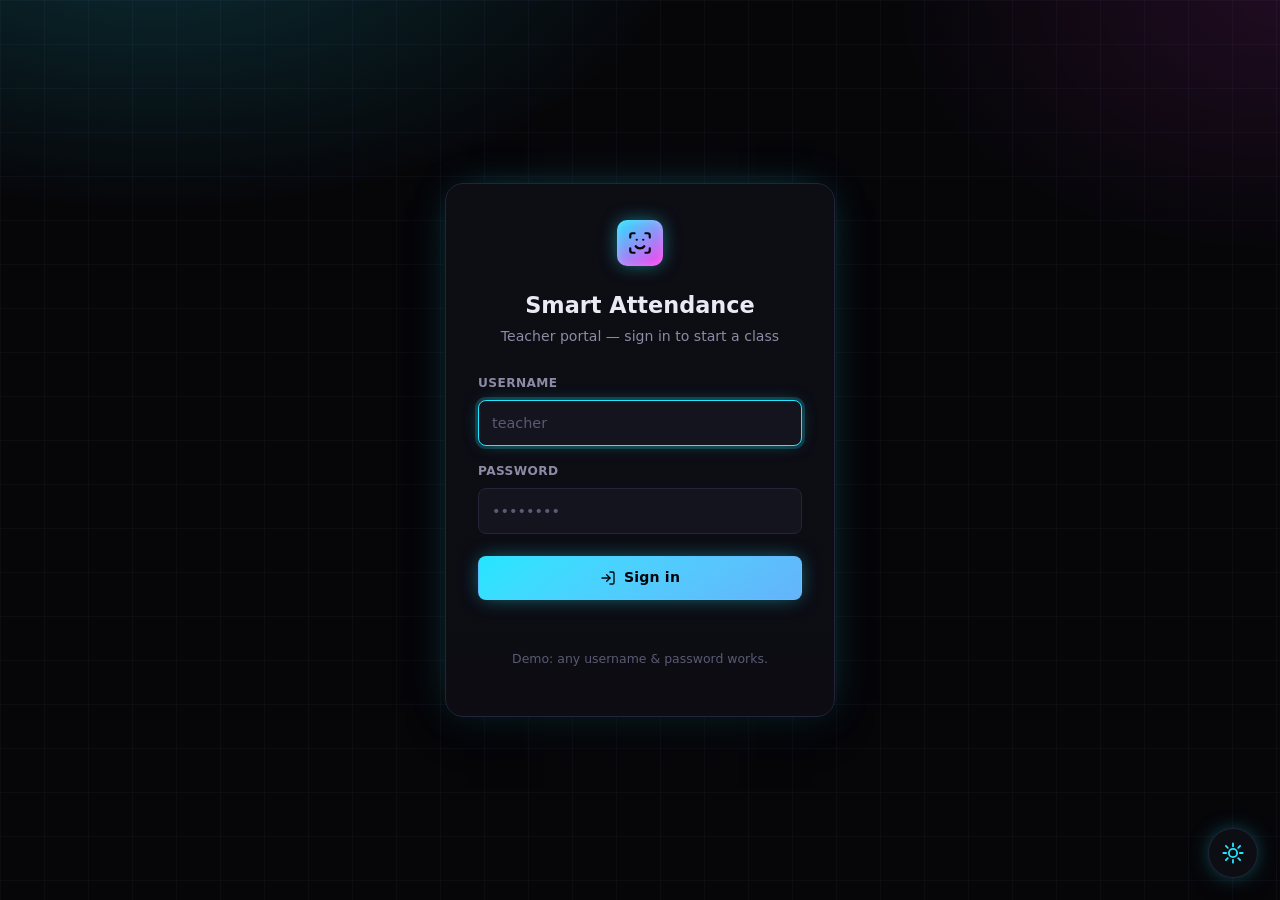
==== commit e6274913: "neon ui with toggle theme" ====
--- a/frontend/teacher/index.html
+++ b/frontend/teacher/index.html
@@ -6,6 +6,7 @@
   <title>Dashboard · Smart Attendance</title>
   <link rel="icon" type="image/svg+xml" href="../favicon.svg" />
   <link rel="stylesheet" href="../shared/styles.css" />
+  <script src="../shared/theme.js"></script>
 </head>
 <body>
   <header class="topbar">
@@ -95,6 +96,44 @@
       <div class="empty" id="reportEmpty">No session report yet.</div>
       <div class="toast" id="reportToast"></div>
     </section>
+
+    <!-- Attendance history: browse any past saved session -->
+    <section class="card">
+      <p class="eyebrow">Attendance history</p>
+      <p class="hint">Pick a course, room, and date to see every student marked present in that session.</p>
+
+      <div class="row" style="margin-bottom: 8px;">
+        <div class="field">
+          <label for="histCourse">Course</label>
+          <select id="histCourse">
+            <option value="" disabled selected>Select course</option>
+          </select>
+        </div>
+        <div class="field">
+          <label for="histRoom">Room number</label>
+          <select id="histRoom">
+            <option value="" disabled selected>Select room</option>
+          </select>
+        </div>
+        <div class="field">
+          <label for="histDate">Date</label>
+          <input type="date" id="histDate" />
+        </div>
+        <button id="histBtn"><svg viewBox="0 0 24 24" fill="none" stroke="currentColor" stroke-width="2" stroke-linecap="round" stroke-linejoin="round"><circle cx="11" cy="11" r="8"/><line x1="21" y1="21" x2="16.65" y2="16.65"/></svg>View</button>
+        <span class="muted" id="histMeta"></span>
+      </div>
+
+      <div id="histArea" style="display:none;">
+        <table id="histTable">
+          <thead>
+            <tr><th>Reg No</th><th>Course</th><th>Room</th><th>Date</th><th>Start Time</th><th>End Time</th><th>Duration</th></tr>
+          </thead>
+          <tbody></tbody>
+        </table>
+      </div>
+      <div class="empty" id="histEmpty">No attendance found for that selection.</div>
+      <div class="toast" id="histToast"></div>
+    </section>
   </main>
 
   <script src="../shared/auth.js"></script>
--- a/frontend/shared/styles.css
+++ b/frontend/shared/styles.css
@@ -1,256 +1,318 @@
 /* Smart Attendance — shared design system.
-   VS Code (Dark+) inspired: editor-dark surfaces, Segoe UI, the VS Code blue
-   accent, flat panels and toolkit buttons. Styling only — every class name is
-   kept stable so all pages keep working. */
+   Neon theme: deep-black canvas with cyan/magenta neon accents and soft glows,
+   plus a clean light theme. Toggle via [data-theme] on <html> (see theme.js).
+   Styling only — every class name is kept stable so all pages keep working. */
+
 :root {
-  /* Editor / workbench surfaces */
-  --bg: #1e1e1e;          /* editor background */
-  --bg-soft: #1e1e1e;
-  --panel: #252526;       /* sidebar / panel */
-  --panel-2: #3c3c3c;     /* input background */
-  --panel-3: #2d2d2d;     /* tabs / wells */
-  --titlebar: #3c3c3c;    /* title bar */
-  --statusbar: #007acc;   /* status bar blue */
-  --hover: #2a2d2e;       /* list hover */
-
-  /* Ink */
-  --text: #d4d4d4;
-  --text-bright: #ffffff;
-  --muted: #969696;
-  --faint: #6a6a6a;
-
-  /* Accents (VS Code blue + syntax colors) */
-  --accent: #4daafc;      /* links */
-  --accent-strong: #007fd4;
-  --btn: #0e639c;         /* primary button */
-  --btn-h: #1177bb;
-  --btn-2: #3a3d41;       /* secondary button */
-  --btn-2-h: #45494e;
-  --green: #89d185;       /* status green */
-  --teal: #4ec9b0;        /* types */
-  --yellow: #dcdcaa;      /* functions */
-  --red: #f14c4c;
-  --red-btn: #a1260d;
-  --red-btn-h: #c42b0f;
-  --amber: #cca700;
-
-  /* Lines */
-  --border: #454545;
-  --border-muted: #2d2d2d;
-
-  --radius: 4px;
-  --radius-sm: 3px;
-
-  --sans: "Segoe WPC", "Segoe UI", system-ui, -apple-system, "Ubuntu",
-          "Droid Sans", sans-serif;
-  --mono: Menlo, Monaco, Consolas, "Droid Sans Mono", "Courier New", monospace;
+  /* ---------- DARK (default): black + neon ---------- */
+  --bg: #060609;
+  --bg-grid: rgba(120, 130, 200, 0.05);
+  --panel: #0d0d14;
+  --panel-2: #14141f;
+  --panel-3: #1b1b28;
+  --text: #eaeaf5;
+  --text-dim: #c4c4d6;
+  --muted: #8b8ba6;
+  --faint: #5a5a74;
+
+  --accent: #22e6ff;        /* neon cyan */
+  --accent-2: #ff3df0;      /* neon magenta */
+  --accent-ink: #04040a;    /* text on neon fills */
+  --green: #2dff9e;         /* neon green */
+  --red: #ff4d6d;           /* neon red/pink */
+  --amber: #ffd15c;
+
+  --border: #23233a;
+  --border-soft: #191926;
+
+  --glow: rgba(34, 230, 255, 0.55);
+  --glow-soft: rgba(34, 230, 255, 0.18);
+  --glow-green: rgba(45, 255, 158, 0.5);
+  --glow-red: rgba(255, 77, 109, 0.5);
+  --shadow: 0 18px 50px -22px rgba(0, 0, 0, 0.9);
+
+  --radius: 12px;
+  --radius-sm: 8px;
+
+  --sans: "Inter", "SF Pro Display", system-ui, -apple-system, "Segoe UI",
+          Roboto, sans-serif;
+  --mono: "JetBrains Mono", ui-monospace, "SF Mono", Menlo, Consolas, monospace;
+}
+
+:root[data-theme="light"] {
+  /* ---------- LIGHT: clean, cool ---------- */
+  --bg: #eef1f7;
+  --bg-grid: rgba(20, 30, 80, 0.04);
+  --panel: #ffffff;
+  --panel-2: #f3f5fa;
+  --panel-3: #e9edf4;
+  --text: #12131c;
+  --text-dim: #2a2c3a;
+  --muted: #5c6076;
+  --faint: #8a8fa6;
+
+  --accent: #0aa2c0;        /* deep cyan */
+  --accent-2: #c026d3;      /* deep magenta */
+  --accent-ink: #ffffff;
+  --green: #0f9d6b;
+  --red: #e11d48;
+  --amber: #c77700;
+
+  --border: #dbe0ec;
+  --border-soft: #e7eaf2;
+
+  --glow: rgba(10, 162, 192, 0.28);
+  --glow-soft: rgba(10, 162, 192, 0.12);
+  --glow-green: rgba(15, 157, 107, 0.25);
+  --glow-red: rgba(225, 29, 72, 0.22);
+  --shadow: 0 14px 34px -20px rgba(20, 30, 70, 0.35);
 }
 
 * { box-sizing: border-box; }
-
 html, body { height: 100%; }
 
 body {
   margin: 0;
   font-family: var(--sans);
-  background: var(--bg);
+  background:
+    radial-gradient(900px 500px at 12% -10%, var(--glow-soft) 0%, transparent 60%),
+    radial-gradient(700px 460px at 100% 0%, rgba(255, 61, 240, 0.10) 0%, transparent 55%),
+    linear-gradient(var(--bg-grid) 1px, transparent 1px) 0 0 / 44px 44px,
+    linear-gradient(90deg, var(--bg-grid) 1px, transparent 1px) 0 0 / 44px 44px,
+    var(--bg);
   color: var(--text);
-  line-height: 1.5;
-  font-size: 13px;
+  line-height: 1.55;
+  font-size: 14.5px;
   -webkit-font-smoothing: antialiased;
-}
-
-/* ---------- Top bar (title bar) ---------- */
+  transition: background-color 0.25s, color 0.25s;
+}
+:root[data-theme="light"] body {
+  background:
+    radial-gradient(900px 500px at 12% -10%, var(--glow-soft) 0%, transparent 60%),
+    radial-gradient(700px 460px at 100% 0%, rgba(192, 38, 211, 0.06) 0%, transparent 55%),
+    linear-gradient(var(--bg-grid) 1px, transparent 1px) 0 0 / 44px 44px,
+    linear-gradient(90deg, var(--bg-grid) 1px, transparent 1px) 0 0 / 44px 44px,
+    var(--bg);
+}
+
+/* ---------- Top bar ---------- */
 .topbar {
-  display: flex;
-  align-items: center;
-  justify-content: space-between;
-  padding: 8px 16px;
-  background: var(--titlebar);
-  border-bottom: 1px solid #1e1e1e;
-  position: sticky;
-  top: 0;
-  z-index: 10;
-}
-.brand { display: flex; align-items: center; gap: 10px; }
+  display: flex; align-items: center; justify-content: space-between;
+  padding: 14px 26px;
+  background: color-mix(in srgb, var(--panel) 82%, transparent);
+  backdrop-filter: blur(12px);
+  border-bottom: 1px solid var(--border);
+  position: sticky; top: 0; z-index: 10;
+}
+.brand { display: flex; align-items: center; gap: 12px; }
 .brand .mark {
-  width: 28px; height: 28px; border-radius: var(--radius-sm);
+  width: 36px; height: 36px; border-radius: 10px;
   display: grid; place-items: center;
-  background: linear-gradient(180deg, var(--btn-h), var(--btn));
-  color: var(--text-bright); font-weight: 700; font-size: 0.9rem;
-}
-.brand .mark svg { width: 17px; height: 17px; display: block; }
-.topbar h1 { font-size: 0.9rem; margin: 0; font-weight: 600; letter-spacing: 0.1px; color: var(--text-bright); }
-.topbar .role { color: var(--muted); font-size: 0.76rem; font-weight: 400; }
-.topbar nav { display: flex; align-items: center; gap: 16px; }
-.topbar nav a { color: var(--accent); text-decoration: none; font-size: 0.82rem; font-weight: 400; display: inline-flex; align-items: center; gap: 6px; }
-.topbar nav a svg { width: 15px; height: 15px; }
-.topbar nav a:hover { text-decoration: underline; }
-.who { color: var(--muted); font-size: 0.8rem; }
-
-.container { max-width: 1012px; margin: 0 auto; padding: 26px 22px 60px; }
-.page-head { margin: 4px 0 18px; }
-.page-head h2 { margin: 0; font-size: 1.3rem; font-weight: 600; letter-spacing: -0.2px; color: var(--text-bright); }
-.page-head p { margin: 6px 0 0; color: var(--muted); font-size: 0.88rem; }
-
-/* ---------- Cards (editor panels) ---------- */
+  background: linear-gradient(145deg, var(--accent), var(--accent-2));
+  color: var(--accent-ink);
+  box-shadow: 0 0 18px -2px var(--glow), inset 0 0 8px rgba(255,255,255,0.25);
+}
+.brand .mark svg { width: 20px; height: 20px; display: block; }
+.topbar h1 {
+  font-size: 1.08rem; margin: 0; font-weight: 700; letter-spacing: 0.3px;
+  background: linear-gradient(90deg, var(--text), var(--accent));
+  -webkit-background-clip: text; background-clip: text; -webkit-text-fill-color: transparent;
+}
+.topbar .role { color: var(--muted); font-size: 0.8rem; font-weight: 500; }
+.topbar nav { display: flex; align-items: center; gap: 18px; }
+.topbar nav a {
+  color: var(--accent); text-decoration: none; font-size: 0.88rem; font-weight: 600;
+  display: inline-flex; align-items: center; gap: 6px; transition: color 0.15s, text-shadow 0.15s;
+}
+.topbar nav a svg { width: 16px; height: 16px; }
+.topbar nav a:hover { color: var(--text); text-shadow: 0 0 12px var(--glow); }
+.who { color: var(--muted); font-size: 0.84rem; }
+
+.container { max-width: 1080px; margin: 0 auto; padding: 34px 24px 80px; }
+.page-head { margin: 6px 0 26px; }
+.page-head h2 { margin: 0; font-size: 1.6rem; font-weight: 750; letter-spacing: -0.3px; }
+.page-head p { margin: 8px 0 0; color: var(--muted); font-size: 0.94rem; }
+
+/* ---------- Cards ---------- */
 .card {
-  background: var(--panel);
-  border: 1px solid var(--border-muted);
+  position: relative;
+  background: linear-gradient(180deg, var(--panel), color-mix(in srgb, var(--panel) 88%, var(--bg)));
+  border: 1px solid var(--border);
   border-radius: var(--radius);
-  padding: 18px;
-  margin-bottom: 16px;
-}
-.card h2 { margin: 0 0 4px; font-size: 0.95rem; font-weight: 600; color: var(--text-bright); }
-.card .hint { color: var(--muted); font-size: 0.84rem; margin: 0 0 14px; }
+  padding: 26px;
+  margin-bottom: 22px;
+  box-shadow: var(--shadow);
+  transition: border-color 0.2s, box-shadow 0.2s;
+}
+.card:hover { border-color: color-mix(in srgb, var(--accent) 45%, var(--border)); }
+.card h2 { margin: 0 0 4px; font-size: 1.1rem; font-weight: 700; }
+.card .hint { color: var(--muted); font-size: 0.88rem; margin: 0 0 18px; }
 .card .eyebrow {
-  text-transform: uppercase; letter-spacing: 0.6px; font-size: 0.7rem;
-  color: var(--muted); font-weight: 700; margin: 0 0 14px;
-  padding-bottom: 10px; border-bottom: 1px solid var(--border-muted);
-}
-
-.row { display: flex; gap: 12px; flex-wrap: wrap; align-items: flex-end; }
+  text-transform: uppercase; letter-spacing: 1.6px; font-size: 0.72rem;
+  color: var(--accent); font-weight: 800; margin: 0 0 16px;
+  text-shadow: 0 0 14px var(--glow-soft);
+}
+
+.row { display: flex; gap: 14px; flex-wrap: wrap; align-items: flex-end; }
 .spread { justify-content: space-between; }
 
 /* ---------- Buttons ---------- */
 button, .btn {
-  font: inherit;
-  font-size: 0.82rem;
-  border: 1px solid transparent;
+  font: inherit; font-size: 0.88rem; font-weight: 650;
+  border: 1px solid var(--border);
   border-radius: var(--radius-sm);
-  padding: 7px 14px;
-  cursor: pointer;
-  color: var(--text-bright);
-  background: var(--btn);
-  font-weight: 400;
-  transition: background 0.1s;
-  display: inline-flex;
-  align-items: center;
-  justify-content: center;
-  gap: 7px;
-}
-button svg, .btn svg { width: 15px; height: 15px; flex-shrink: 0; }
-button:hover, .btn:hover { background: var(--btn-h); }
-button:active, .btn:active { background: var(--btn); }
-button:focus-visible, .btn:focus-visible { outline: 1px solid var(--accent-strong); outline-offset: 2px; }
-button:disabled, .btn:disabled { opacity: 0.4; cursor: not-allowed; }
-button:disabled:hover, .btn:disabled:hover { background: var(--btn); }
-
-/* Primary explicit set (Start / Save / Look up / Sign in) already blue by default */
-#startBtn, #saveBtn, #lookupBtn, #loginForm button, .btn-block { background: var(--btn); color: var(--text-bright); }
-#startBtn:hover, #saveBtn:hover, #lookupBtn:hover, #loginForm button:hover, .btn-block:hover { background: var(--btn-h); }
-#startBtn:disabled, #saveBtn:disabled { background: var(--btn); }
-
-button.start { background: var(--btn); }
-button.start:hover { background: var(--btn-h); }
-button.stop { background: var(--red-btn); }
-button.stop:hover { background: var(--red-btn-h); }
-/* Secondary / ghost buttons */
-button.ghost { background: var(--btn-2); color: var(--text); }
-button.ghost:hover { background: var(--btn-2-h); }
-.btn-block { width: 100%; justify-content: center; display: flex; }
+  padding: 10px 18px; cursor: pointer;
+  color: var(--text);
+  background: var(--panel-3);
+  letter-spacing: 0.2px;
+  display: inline-flex; align-items: center; justify-content: center; gap: 8px;
+  transition: transform 0.06s, box-shadow 0.18s, border-color 0.18s, background 0.18s, filter 0.18s;
+}
+button svg, .btn svg { width: 16px; height: 16px; flex-shrink: 0; }
+button:hover, .btn:hover { border-color: var(--accent); box-shadow: 0 0 16px -3px var(--glow); }
+button:active, .btn:active { transform: translateY(1px); }
+button:disabled, .btn:disabled { opacity: 0.4; cursor: not-allowed; box-shadow: none; border-color: var(--border); }
+
+/* Primary (neon fill) */
+#startBtn, #saveBtn, #lookupBtn, #histBtn, #loginForm button, .btn-block {
+  color: var(--accent-ink);
+  background: linear-gradient(145deg, var(--accent), color-mix(in srgb, var(--accent) 70%, var(--accent-2)));
+  border-color: transparent;
+  box-shadow: 0 0 20px -4px var(--glow);
+}
+#startBtn:hover, #saveBtn:hover, #lookupBtn:hover, #histBtn:hover, #loginForm button:hover, .btn-block:hover {
+  filter: brightness(1.08); box-shadow: 0 0 26px -2px var(--glow);
+}
+#startBtn:disabled, #saveBtn:disabled { filter: grayscale(0.4); }
+
+button.start {
+  color: var(--accent-ink);
+  background: linear-gradient(145deg, var(--green), #17d67e);
+  border-color: transparent; box-shadow: 0 0 20px -4px var(--glow-green);
+}
+button.start:hover { filter: brightness(1.08); box-shadow: 0 0 26px -2px var(--glow-green); }
+button.stop {
+  color: #fff;
+  background: linear-gradient(145deg, var(--red), #d81f4a);
+  border-color: transparent; box-shadow: 0 0 20px -4px var(--glow-red);
+}
+button.stop:hover { filter: brightness(1.08); box-shadow: 0 0 26px -2px var(--glow-red); }
+button.ghost { background: transparent; color: var(--text-dim); border-color: var(--border); box-shadow: none; }
+button.ghost:hover { color: var(--text); border-color: var(--accent); box-shadow: 0 0 14px -4px var(--glow); }
+.btn-block { width: 100%; }
 
 /* ---------- Inputs & selects ---------- */
-.field { display: flex; flex-direction: column; gap: 5px; }
-label { font-size: 0.8rem; color: var(--text); font-weight: 400; }
-input[type="text"], input[type="email"], input[type="password"], input[type="number"], select {
-  font: inherit;
-  font-size: 0.84rem;
+.field { display: flex; flex-direction: column; gap: 7px; }
+label { font-size: 0.76rem; color: var(--muted); font-weight: 600; letter-spacing: 0.4px; text-transform: uppercase; }
+input[type="text"], input[type="email"], input[type="password"], input[type="number"], input[type="date"], select {
+  font: inherit; font-size: 0.9rem;
   background: var(--panel-2);
-  color: var(--text-bright);
-  border: 1px solid var(--panel-2);
+  color: var(--text);
+  border: 1px solid var(--border);
   border-radius: var(--radius-sm);
-  padding: 6px 10px;
+  padding: 11px 13px;
   min-width: 220px;
-  transition: border-color 0.1s;
+  transition: border-color 0.15s, box-shadow 0.15s;
 }
 input::placeholder { color: var(--faint); }
 input:focus, select:focus {
-  outline: none;
-  border-color: var(--accent-strong);
+  outline: none; border-color: var(--accent);
+  box-shadow: 0 0 0 3px var(--glow-soft), 0 0 18px -6px var(--glow);
 }
 select {
   appearance: none;
-  background-image: url("data:image/svg+xml;utf8,<svg xmlns='http://www.w3.org/2000/svg' width='14' height='14' viewBox='0 0 24 24' fill='none' stroke='%23c5c5c5' stroke-width='2.4'><path d='M6 9l6 6 6-6'/></svg>");
-  background-repeat: no-repeat;
-  background-position: right 10px center;
-  padding-right: 32px;
-}
+  background-image: url("data:image/svg+xml;utf8,<svg xmlns='http://www.w3.org/2000/svg' width='14' height='14' viewBox='0 0 24 24' fill='none' stroke='%238b8ba6' stroke-width='2.4'><path d='M6 9l6 6 6-6'/></svg>");
+  background-repeat: no-repeat; background-position: right 12px center; padding-right: 34px;
+}
+:root[data-theme="dark"] input[type="date"]::-webkit-calendar-picker-indicator { filter: invert(0.8); }
 
 /* ---------- Status pill / timer ---------- */
 .status-pill {
-  display: inline-flex; align-items: center; gap: 8px;
-  padding: 4px 11px; border-radius: 999px; font-size: 0.78rem; font-weight: 400;
-  background: var(--panel-3); border: 1px solid var(--border-muted);
-}
-.dot { width: 8px; height: 8px; border-radius: 50%; background: var(--faint); }
-.dot.live { background: var(--green); box-shadow: 0 0 0 3px rgba(137, 209, 133, 0.2); animation: pulse 2s infinite; }
-.dot.off { background: var(--red); }
-@keyframes pulse { 0%,100% { box-shadow: 0 0 0 3px rgba(137,209,133,0.2);} 50% { box-shadow: 0 0 0 5px rgba(137,209,133,0.05);} }
-.timer { font-family: var(--mono); font-variant-numeric: tabular-nums; font-size: 1.3rem; font-weight: 600; color: var(--teal); }
+  display: inline-flex; align-items: center; gap: 9px;
+  padding: 7px 15px; border-radius: 999px; font-size: 0.84rem; font-weight: 600;
+  background: var(--panel-2); border: 1px solid var(--border);
+}
+.dot { width: 9px; height: 9px; border-radius: 50%; background: var(--faint); }
+.dot.live { background: var(--green); box-shadow: 0 0 0 4px var(--glow-green), 0 0 12px var(--green); animation: pulse 2s infinite; }
+.dot.off { background: var(--red); box-shadow: 0 0 10px -1px var(--glow-red); }
+@keyframes pulse { 0%,100% { box-shadow: 0 0 0 4px var(--glow-green), 0 0 12px var(--green);} 50% { box-shadow: 0 0 0 8px transparent, 0 0 6px var(--green);} }
+.timer {
+  font-family: var(--mono); font-variant-numeric: tabular-nums;
+  font-size: 1.55rem; font-weight: 700; color: var(--accent);
+  text-shadow: 0 0 18px var(--glow);
+}
 
 /* ---------- Session control layout ---------- */
-.session-grid {
-  display: grid; grid-template-columns: repeat(3, auto); gap: 28px;
-  align-items: center; margin-bottom: 18px;
-}
-.stat label { display: block; margin-bottom: 4px; color: var(--muted); }
-.stat .val { font-size: 0.98rem; font-weight: 600; }
+.session-grid { display: grid; grid-template-columns: repeat(3, auto); gap: 30px; align-items: center; margin-bottom: 22px; }
+.stat label { display: block; margin-bottom: 5px; }
+.stat .val { font-size: 1.05rem; font-weight: 700; }
 @media (max-width: 620px) { .session-grid { grid-template-columns: 1fr 1fr; gap: 18px; } }
 
 /* ---------- Table ---------- */
-table { width: 100%; border-collapse: collapse; margin-top: 4px; font-size: 0.84rem; }
-th, td { text-align: left; padding: 9px 14px; border-bottom: 1px solid var(--border-muted); }
-thead tr { background: var(--panel-3); }
-th { color: var(--muted); font-weight: 600; font-size: 0.7rem; text-transform: uppercase; letter-spacing: 0.4px; }
-tbody tr { transition: background 0.1s; }
-tbody tr:hover td { background: var(--hover); }
-td .reg { font-family: var(--mono); font-variant-numeric: tabular-nums; color: var(--teal); }
-
-.badge {
-  padding: 2px 9px; border-radius: 999px; font-size: 0.72rem; font-weight: 500;
-  border: 1px solid transparent;
-}
-.badge.full { background: rgba(137, 209, 133, 0.14); color: var(--green); border-color: rgba(137, 209, 133, 0.3); }
-.badge.partial { background: rgba(204, 167, 0, 0.14); color: var(--amber); border-color: rgba(204, 167, 0, 0.3); }
+table { width: 100%; border-collapse: collapse; margin-top: 6px; font-size: 0.9rem; }
+th, td { text-align: left; padding: 12px 14px; border-bottom: 1px solid var(--border-soft); }
+thead tr { background: color-mix(in srgb, var(--accent) 8%, transparent); }
+th { color: var(--accent); font-weight: 700; font-size: 0.72rem; text-transform: uppercase; letter-spacing: 0.9px; }
+tbody tr { transition: background 0.12s; }
+tbody tr:hover td { background: color-mix(in srgb, var(--accent) 7%, transparent); }
+td .reg { font-family: var(--mono); font-variant-numeric: tabular-nums; color: var(--text-dim); font-weight: 600; }
+
+.badge { padding: 3px 11px; border-radius: 999px; font-size: 0.76rem; font-weight: 700; border: 1px solid transparent; }
+.badge.full { background: color-mix(in srgb, var(--green) 16%, transparent); color: var(--green); border-color: color-mix(in srgb, var(--green) 45%, transparent); }
+.badge.partial { background: color-mix(in srgb, var(--amber) 16%, transparent); color: var(--amber); border-color: color-mix(in srgb, var(--amber) 45%, transparent); }
 
 /* ---------- Toast ---------- */
-.toast { color: var(--muted); font-size: 0.8rem; margin-top: 12px; min-height: 1.2em; }
-.toast.ok { color: var(--green); }
-.toast.err { color: var(--red); }
+.toast { color: var(--muted); font-size: 0.85rem; margin-top: 14px; min-height: 1.2em; }
+.toast.ok { color: var(--green); text-shadow: 0 0 12px var(--glow-green); }
+.toast.err { color: var(--red); text-shadow: 0 0 12px var(--glow-red); }
 .muted { color: var(--muted); }
 
 /* ---------- Empty state ---------- */
 .empty {
-  text-align: center; color: var(--muted); padding: 26px 10px; font-size: 0.84rem;
-  border: 1px dashed var(--border); border-radius: var(--radius); background: var(--bg);
+  text-align: center; color: var(--faint); padding: 32px 10px; font-size: 0.9rem;
+  border: 1px dashed var(--border); border-radius: var(--radius); background: color-mix(in srgb, var(--panel-2) 60%, transparent);
 }
 
 /* ---------- Grids ---------- */
-.grid-2 { display: grid; grid-template-columns: 1fr 1fr; gap: 18px; }
+.grid-2 { display: grid; grid-template-columns: 1fr 1fr; gap: 20px; }
 @media (max-width: 760px) { .grid-2 { grid-template-columns: 1fr; } }
 
 /* ---------- Login ---------- */
 .auth-wrap { min-height: 100vh; display: grid; place-items: center; padding: 24px; }
 .auth-card {
-  width: 100%; max-width: 340px;
-  background: var(--panel);
-  border: 1px solid var(--border-muted);
-  border-radius: var(--radius);
-  padding: 24px;
-}
-.auth-card .brand { justify-content: center; margin-bottom: 18px; }
-.auth-card .brand .mark { width: 38px; height: 38px; font-size: 1.1rem; }
-.auth-card h1 { text-align: center; font-size: 1.15rem; margin: 0 0 4px; font-weight: 600; color: var(--text-bright); }
-.auth-card .sub { text-align: center; color: var(--muted); font-size: 0.82rem; margin: 0 0 22px; }
-.auth-card .field { margin-bottom: 14px; }
+  width: 100%; max-width: 390px;
+  background: linear-gradient(180deg, var(--panel), color-mix(in srgb, var(--panel) 88%, var(--bg)));
+  border: 1px solid var(--border);
+  border-radius: 18px; padding: 36px 32px;
+  box-shadow: var(--shadow), 0 0 40px -18px var(--glow);
+}
+.auth-card .brand { justify-content: center; margin-bottom: 22px; }
+.auth-card .brand .mark { width: 46px; height: 46px; }
+.auth-card .brand .mark svg { width: 26px; height: 26px; }
+.auth-card h1 { text-align: center; font-size: 1.4rem; margin: 0 0 4px; font-weight: 750; }
+.auth-card .sub { text-align: center; color: var(--muted); font-size: 0.88rem; margin: 0 0 26px; }
+.auth-card .field { margin-bottom: 16px; }
 .auth-card input { width: 100%; min-width: 0; }
 .auth-card button { margin-top: 6px; }
-.auth-hint { text-align: center; color: var(--faint); font-size: 0.74rem; margin-top: 16px; }
-
-/* ---------- Scrollbar (VS Code style) ---------- */
-* { scrollbar-width: thin; scrollbar-color: #424242 transparent; }
-::-webkit-scrollbar { width: 14px; height: 14px; }
-::-webkit-scrollbar-thumb { background: #424242; border: 4px solid transparent; background-clip: padding-box; border-radius: 8px; }
-::-webkit-scrollbar-thumb:hover { background: #4f4f4f; background-clip: padding-box; }
-::selection { background: #264f78; }
+.auth-hint { text-align: center; color: var(--faint); font-size: 0.78rem; margin-top: 18px; }
+
+/* ---------- Theme toggle (injected by theme.js) ---------- */
+.theme-toggle {
+  position: fixed; right: 22px; bottom: 22px; z-index: 50;
+  width: 50px; height: 50px; padding: 0; border-radius: 50%;
+  display: grid; place-items: center;
+  background: var(--panel); border: 1px solid var(--border);
+  color: var(--accent);
+  box-shadow: 0 0 22px -6px var(--glow), var(--shadow);
+  transition: transform 0.15s, box-shadow 0.2s, border-color 0.2s;
+}
+.theme-toggle:hover { transform: translateY(-2px) scale(1.05); border-color: var(--accent); box-shadow: 0 0 30px -4px var(--glow); }
+.theme-toggle:active { transform: translateY(0) scale(0.96); }
+.theme-toggle svg { width: 22px; height: 22px; }
+
+/* ---------- Scrollbar ---------- */
+* { scrollbar-width: thin; scrollbar-color: var(--border) transparent; }
+::-webkit-scrollbar { width: 12px; height: 12px; }
+::-webkit-scrollbar-thumb { background: var(--border); border: 3px solid transparent; background-clip: padding-box; border-radius: 8px; }
+::-webkit-scrollbar-thumb:hover { background: var(--accent); background-clip: padding-box; }
+::selection { background: color-mix(in srgb, var(--accent) 40%, transparent); color: var(--text); }
